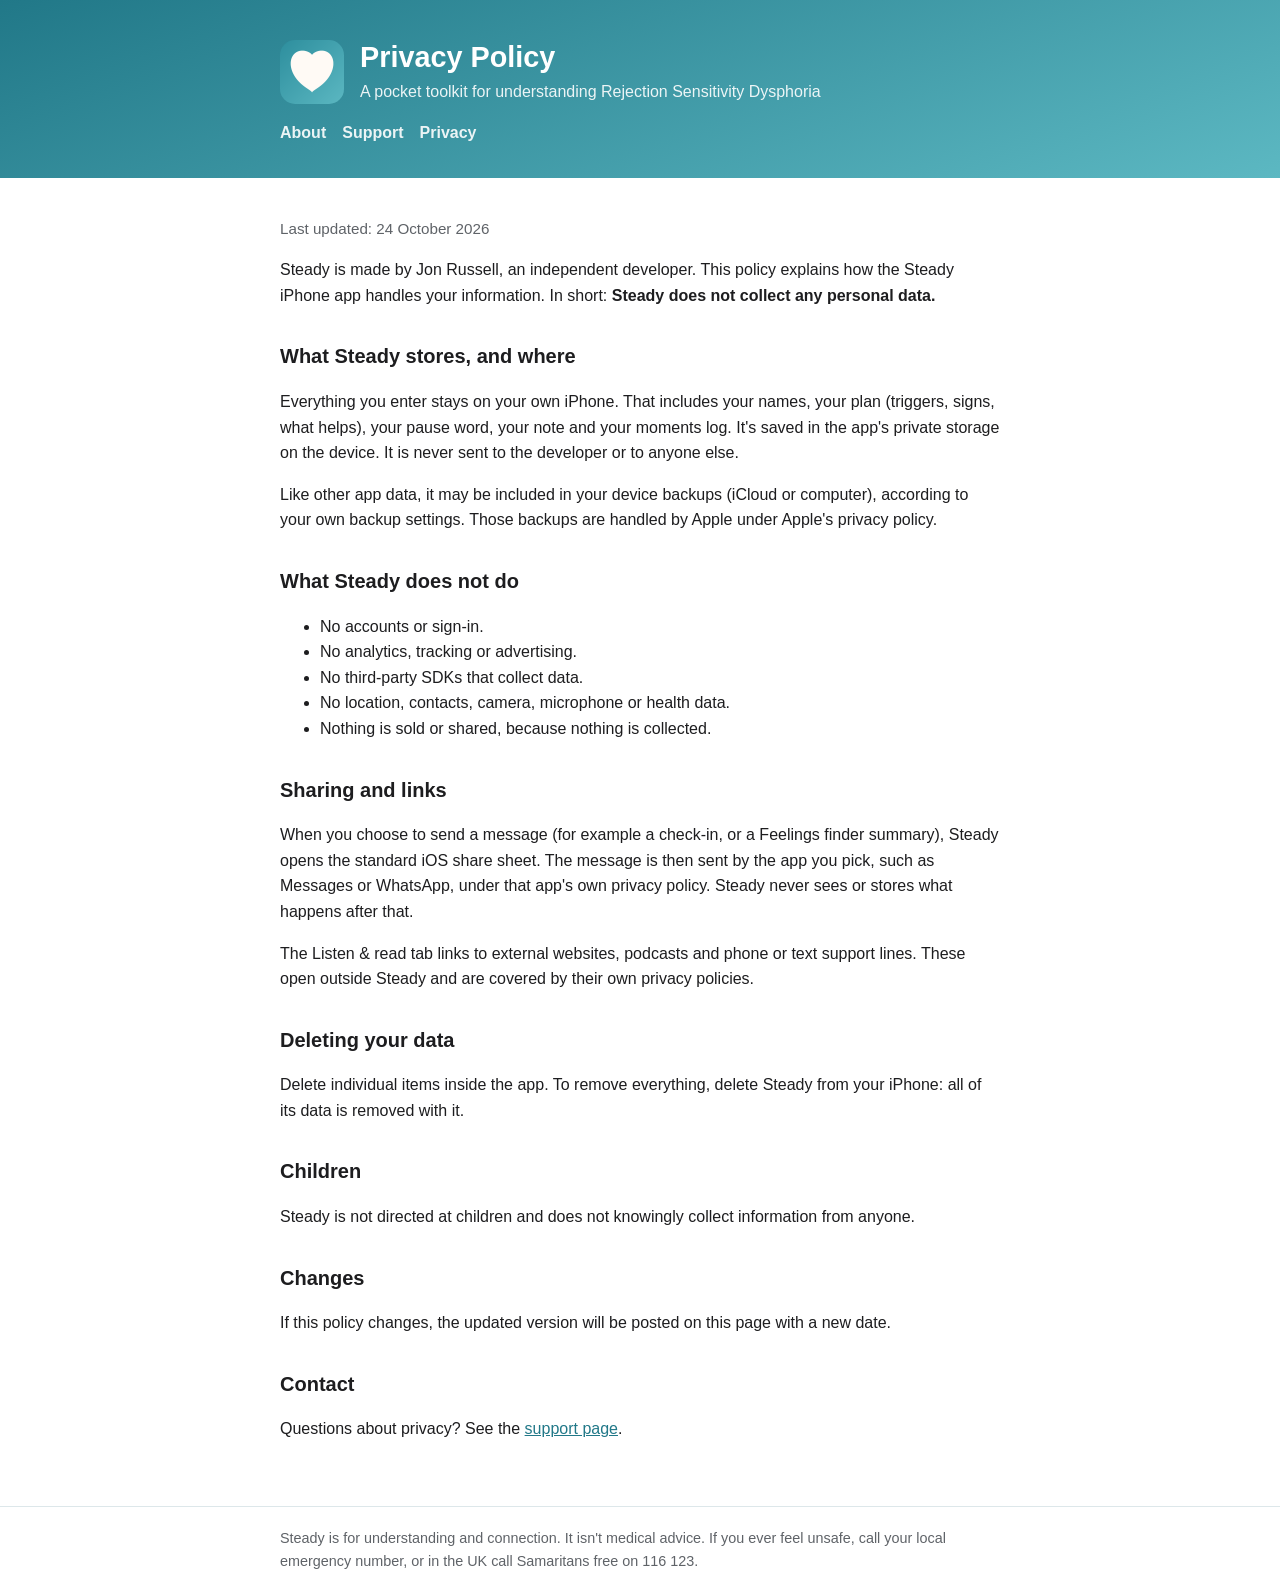
==== docs/privacy.html @ e9ca260a "Add support and privacy pages, published with GitHub Pages Co-Authored-By: Claude Opus 5.5 <noreply@" ====
<!doctype html>
<html lang="en-GB">
<head>
<meta charset="utf-8">
<meta name="viewport" content="width=device-width, initial-scale=1">
<title>Steady – Privacy Policy</title>
<link rel="icon" href="icon.png">
<link rel="stylesheet" href="style.css">
</head>
<body>
<header><div class="wrap">
  <div style="display:flex;align-items:center;gap:16px">
    <img src="icon.png" alt="">
    <div><h1>Privacy Policy</h1><p>A pocket toolkit for understanding Rejection Sensitivity Dysphoria</p></div>
  </div>
  <nav><a href="./">About</a><a href="support.html">Support</a><a href="privacy.html">Privacy</a></nav>
</div></header>
<main><div class="wrap">
<p class="muted">Last updated: 24 October 2026</p>
<p>Steady is made by Jon Russell, an independent developer. This policy explains how the Steady iPhone app handles your information. In short: <strong>Steady does not collect any personal data.</strong></p>

<h2>What Steady stores, and where</h2>
<p>Everything you enter stays on your own iPhone. That includes your names, your plan (triggers, signs, what helps), your pause word, your note and your moments log. It's saved in the app's private storage on the device. It is never sent to the developer or to anyone else.</p>
<p>Like other app data, it may be included in your device backups (iCloud or computer), according to your own backup settings. Those backups are handled by Apple under Apple's privacy policy.</p>

<h2>What Steady does not do</h2>
<ul>
  <li>No accounts or sign-in.</li>
  <li>No analytics, tracking or advertising.</li>
  <li>No third-party SDKs that collect data.</li>
  <li>No location, contacts, camera, microphone or health data.</li>
  <li>Nothing is sold or shared, because nothing is collected.</li>
</ul>

<h2>Sharing and links</h2>
<p>When you choose to send a message (for example a check-in, or a Feelings finder summary), Steady opens the standard iOS share sheet. The message is then sent by the app you pick, such as Messages or WhatsApp, under that app's own privacy policy. Steady never sees or stores what happens after that.</p>
<p>The Listen &amp; read tab links to external websites, podcasts and phone or text support lines. These open outside Steady and are covered by their own privacy policies.</p>

<h2>Deleting your data</h2>
<p>Delete individual items inside the app. To remove everything, delete Steady from your iPhone: all of its data is removed with it.</p>

<h2>Children</h2>
<p>Steady is not directed at children and does not knowingly collect information from anyone.</p>

<h2>Changes</h2>
<p>If this policy changes, the updated version will be posted on this page with a new date.</p>

<h2>Contact</h2>
<p>Questions about privacy? See the <a href="support.html">support page</a>.</p>
</div></main>
<footer><div class="wrap">Steady is for understanding and connection. It isn't medical advice. If you ever feel unsafe, call your local emergency number, or in the UK call Samaritans free on 116 123.</div></footer>
</body>
</html>
---- docs/style.css ----
:root {
  --teal: #217888;
  --teal-light: #5cb8c2;
  --text: #1d1d1f;
  --muted: #5f6368;
  --bg: #ffffff;
  --card: #f4f8f9;
  --line: #dde7ea;
}
@media (prefers-color-scheme: dark) {
  :root { --text: #f2f2f7; --muted: #aeb4b8; --bg: #111416; --card: #1b2124; --line: #2b3438; --teal: #6cc6d0; }
}
* { box-sizing: border-box; }
body {
  margin: 0;
  font-family: -apple-system, BlinkMacSystemFont, "Inter", "Segoe UI", Roboto, sans-serif;
  color: var(--text);
  background: var(--bg);
  line-height: 1.6;
}
header {
  background: linear-gradient(160deg, #217888, #5cb8c2);
  color: #fff;
  padding: 40px 16px 32px;
}
header img { width: 64px; height: 64px; border-radius: 15px; }
header h1 { margin: 0; font-size: 1.8rem; line-height: 1.2; }
header p { margin: 4px 0 0; opacity: 0.9; }
.wrap { max-width: 720px; margin: 0 auto; }
main { padding: 24px 16px 48px; }
h2 { margin-top: 2rem; font-size: 1.25rem; }
a { color: var(--teal); }
.card { background: var(--card); border: 1px solid var(--line); border-radius: 14px; padding: 16px 20px; margin: 16px 0; }
.muted { color: var(--muted); font-size: 0.95rem; }
nav { display: flex; gap: 16px; flex-wrap: wrap; margin-top: 16px; }
nav a { color: #fff; font-weight: 600; text-decoration: none; opacity: 0.9; }
nav a:hover { opacity: 1; text-decoration: underline; }
footer { border-top: 1px solid var(--line); padding: 20px 16px; color: var(--muted); font-size: 0.9rem; }
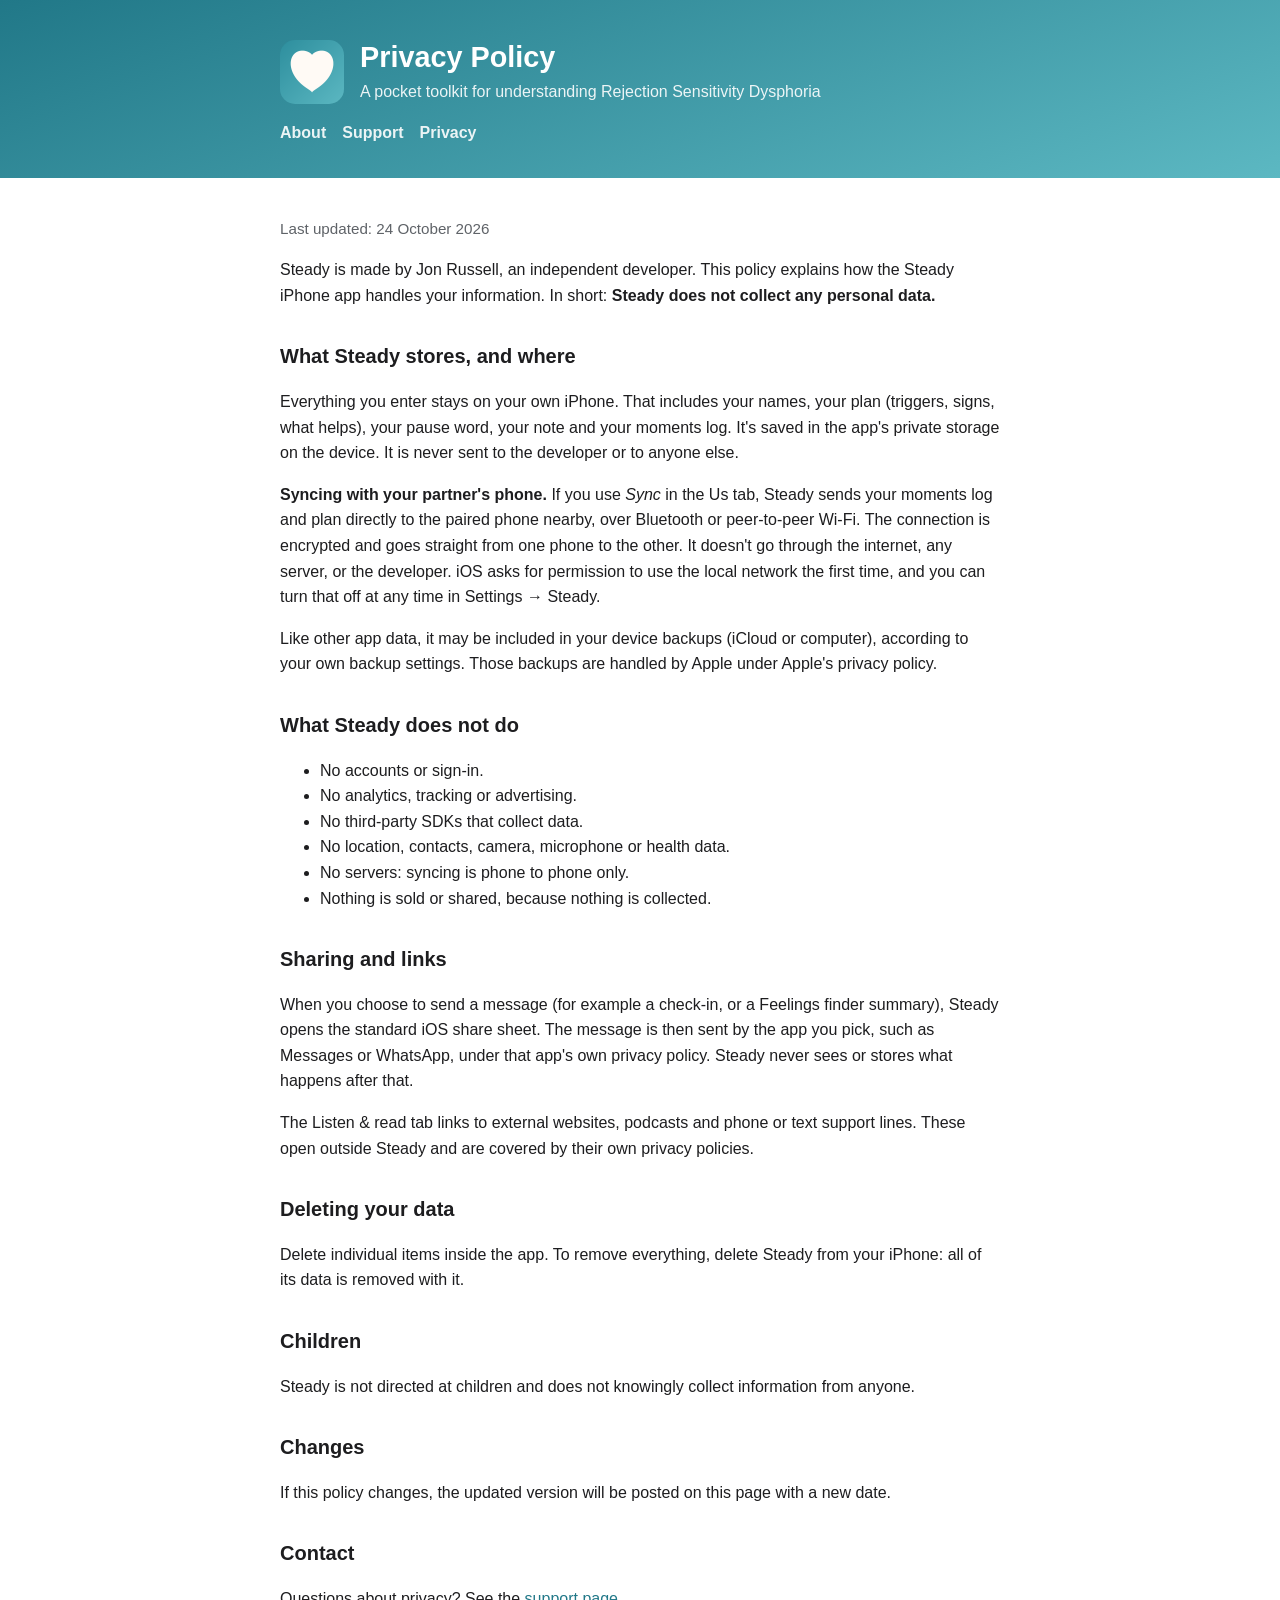
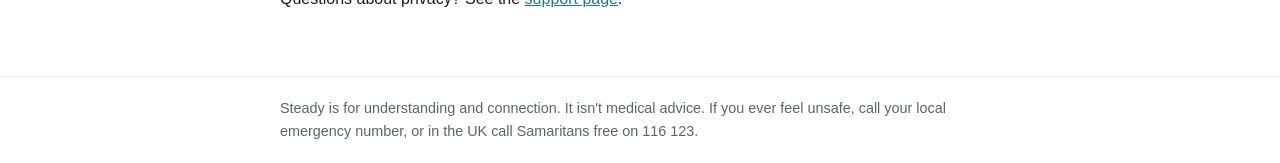
==== commit 60209969: "Add phone-to-phone sync for moments and the plan Pairs the two phones with MultipeerConnectivity (Bl" ====
--- a/docs/privacy.html
+++ b/docs/privacy.html
@@ -21,6 +21,7 @@
 
 <h2>What Steady stores, and where</h2>
 <p>Everything you enter stays on your own iPhone. That includes your names, your plan (triggers, signs, what helps), your pause word, your note and your moments log. It's saved in the app's private storage on the device. It is never sent to the developer or to anyone else.</p>
+<p><strong>Syncing with your partner's phone.</strong> If you use <em>Sync</em> in the Us tab, Steady sends your moments log and plan directly to the paired phone nearby, over Bluetooth or peer-to-peer Wi-Fi. The connection is encrypted and goes straight from one phone to the other. It doesn't go through the internet, any server, or the developer. iOS asks for permission to use the local network the first time, and you can turn that off at any time in Settings → Steady.</p>
 <p>Like other app data, it may be included in your device backups (iCloud or computer), according to your own backup settings. Those backups are handled by Apple under Apple's privacy policy.</p>
 
 <h2>What Steady does not do</h2>
@@ -29,6 +30,7 @@
   <li>No analytics, tracking or advertising.</li>
   <li>No third-party SDKs that collect data.</li>
   <li>No location, contacts, camera, microphone or health data.</li>
+  <li>No servers: syncing is phone to phone only.</li>
   <li>Nothing is sold or shared, because nothing is collected.</li>
 </ul>
 
